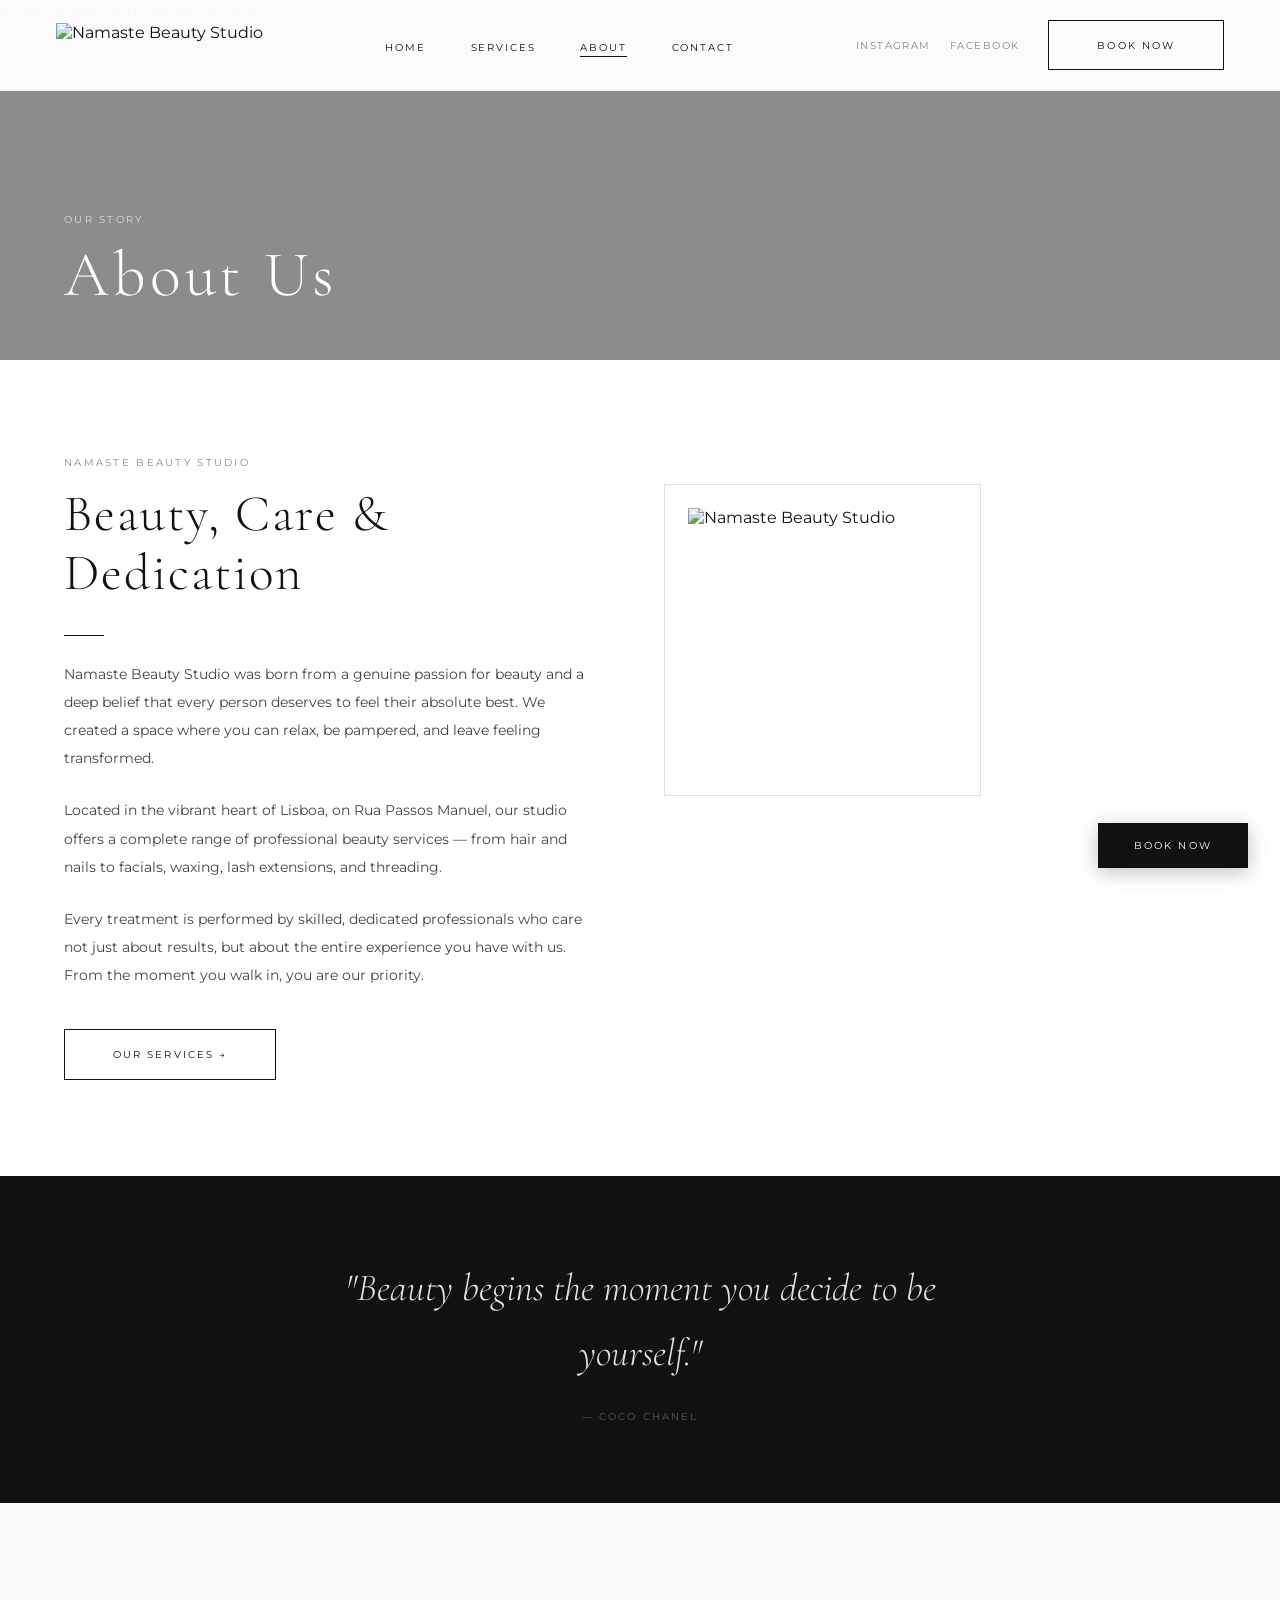
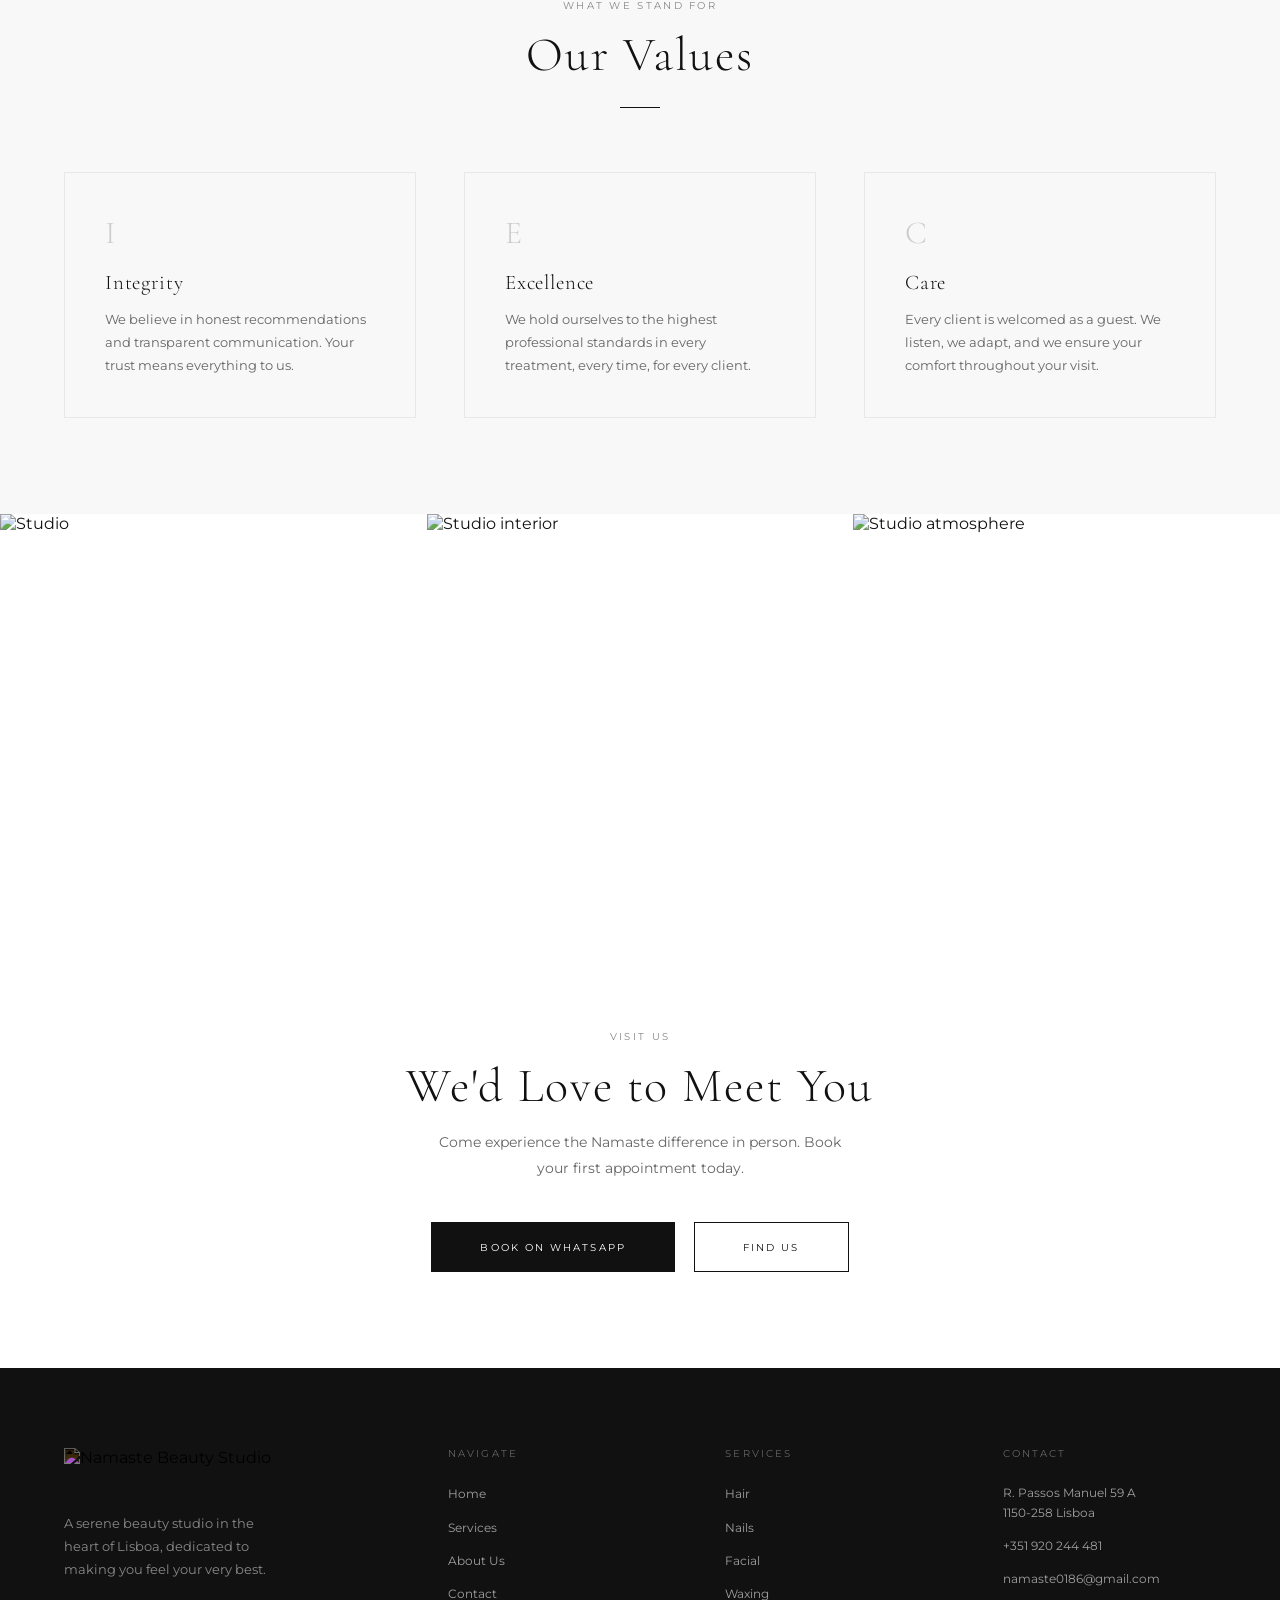
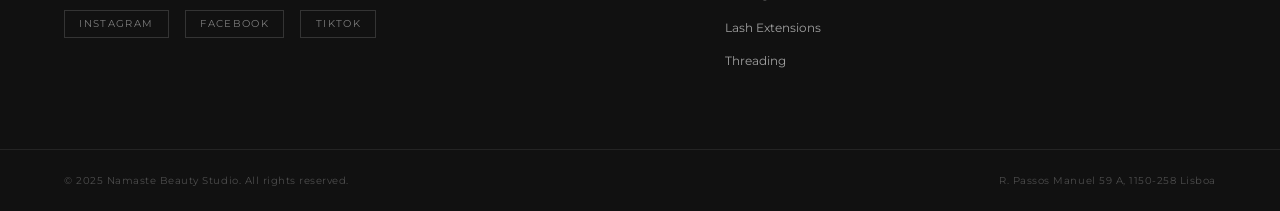
==== about.html @ 069171de "Initial build: Namaste Beauty Studio website 4-page black & white minimal salon website with Home, S" ====
<!DOCTYPE html>
<html lang="en">
<head>
  <meta charset="UTF-8">
  <meta name="viewport" content="width=device-width, initial-scale=1.0">
  <title>About Us — Namaste Beauty Studio</title>
  <meta name="description" content="About Namaste Beauty Studio — a serene beauty studio in the heart of Lisboa.">
  <link rel="preconnect" href="https://fonts.googleapis.com">
  <link rel="preconnect" href="https://fonts.gstatic.com" crossorigin>
  <link href="https://fonts.googleapis.com/css2?family=Cormorant+Garamond:ital,wght@0,300;0,400;0,500;1,300;1,400&family=Montserrat:wght@300;400;500&display=swap" rel="stylesheet">
  <link rel="stylesheet" href="css/style.css">
</head>
<body>

  <!-- ===== NAVIGATION ===== -->
  <nav class="nav" id="nav">
    <div class="nav-inner">
      <a href="index.html" class="nav-logo">
        <img src="assets/logo.png" alt="Namaste Beauty Studio">
      </a>
      <ul class="nav-links">
        <li><a href="index.html">Home</a></li>
        <li><a href="services.html">Services</a></li>
        <li><a href="about.html">About</a></li>
        <li><a href="contact.html">Contact</a></li>
      </ul>
      <div class="nav-right">
        <div class="nav-social">
          <a href="https://www.instagram.com/namaste_beauty_studio/" target="_blank" rel="noopener">Instagram</a>
          <a href="https://www.facebook.com/people/Namaste-Beauty-Studio/100081834237689/" target="_blank" rel="noopener">Facebook</a>
        </div>
        <a href="https://wa.me/351920244481" target="_blank" class="nav-book btn">Book Now</a>
      </div>
      <button class="nav-hamburger" id="hamburger" aria-label="Menu">
        <span></span><span></span><span></span>
      </button>
    </div>
  </nav>

  <!-- Mobile Menu -->
  <div class="nav-mobile" id="mobileMenu">
    <button class="nav-mobile-close" id="mobileClose">&times;</button>
    <a href="index.html">Home</a>
    <a href="services.html">Services</a>
    <a href="about.html">About</a>
    <a href="contact.html">Contact</a>
    <div class="mobile-social">
      <a href="https://www.instagram.com/namaste_beauty_studio/" target="_blank">Instagram</a>
      <a href="https://www.facebook.com/people/Namaste-Beauty-Studio/100081834237689/" target="_blank">Facebook</a>
      <a href="https://www.tiktok.com/@namastebeautystudio" target="_blank">TikTok</a>
    </div>
  </div>

  <!-- ===== PAGE HEADER ===== -->
  <header class="page-header">
    <img
      src="https://images.unsplash.com/photo-1562322140-8baeececf3df?auto=format&fit=crop&w=1920&q=80"
      alt="About Namaste Beauty Studio" class="page-header-img"
    >
    <div class="page-header-overlay"></div>
    <div class="page-header-content">
      <p class="label">Our Story</p>
      <h1>About Us</h1>
    </div>
  </header>

  <!-- ===== INTRO ===== -->
  <section class="section">
    <div class="container">
      <div class="about-intro">
        <div class="about-intro-text fade-up">
          <span class="label" style="color:#888; margin-bottom:1rem; display:block;">Namaste Beauty Studio</span>
          <h2>Beauty, Care &amp;<br>Dedication</h2>
          <div class="divider"></div>
          <p>
            Namaste Beauty Studio was born from a genuine passion for beauty and a deep belief that every person deserves to feel their absolute best. We created a space where you can relax, be pampered, and leave feeling transformed.
          </p>
          <p>
            Located in the vibrant heart of Lisboa, on Rua Passos Manuel, our studio offers a complete range of professional beauty services — from hair and nails to facials, waxing, lash extensions, and threading.
          </p>
          <p>
            Every treatment is performed by skilled, dedicated professionals who care not just about results, but about the entire experience you have with us. From the moment you walk in, you are our priority.
          </p>
          <a href="services.html" class="btn btn-black" style="margin-top:1rem;">Our Services &rarr;</a>
        </div>
        <div class="about-intro-img fade-up delay-1">
          <img
            src="https://images.unsplash.com/photo-1521590832167-7bcbfaa6381f?auto=format&fit=crop&w=900&q=80"
            alt="Namaste Beauty Studio"
          >
        </div>
      </div>
    </div>
  </section>

  <!-- ===== QUOTE BANNER ===== -->
  <section style="background:#111; padding:5rem 2rem; text-align:center;">
    <div class="container fade-up">
      <p style="font-family:'Cormorant Garamond',serif; font-size:clamp(1.5rem,3vw,2.5rem); font-weight:300; font-style:italic; color:rgba(255,255,255,0.88); max-width:700px; margin:0 auto; line-height:1.7;">
        "Beauty begins the moment you decide to be yourself."
      </p>
      <p style="font-size:0.65rem;letter-spacing:0.2em;text-transform:uppercase;color:rgba(255,255,255,0.3);margin-top:1.5rem;">— Coco Chanel</p>
    </div>
  </section>

  <!-- ===== VALUES ===== -->
  <section class="section" style="background:#f8f8f8;">
    <div class="container">
      <div class="section-head center fade-up">
        <span class="label">What We Stand For</span>
        <h2>Our Values</h2>
        <div class="divider center"></div>
      </div>
      <div class="values-grid">
        <div class="value-item fade-up">
          <div class="value-icon">I</div>
          <h3>Integrity</h3>
          <p>We believe in honest recommendations and transparent communication. Your trust means everything to us.</p>
        </div>
        <div class="value-item fade-up delay-1">
          <div class="value-icon">E</div>
          <h3>Excellence</h3>
          <p>We hold ourselves to the highest professional standards in every treatment, every time, for every client.</p>
        </div>
        <div class="value-item fade-up delay-2">
          <div class="value-icon">C</div>
          <h3>Care</h3>
          <p>Every client is welcomed as a guest. We listen, we adapt, and we ensure your comfort throughout your visit.</p>
        </div>
      </div>
    </div>
  </section>

  <!-- ===== STUDIO IMAGES ===== -->
  <section style="padding:0;">
    <div style="display:grid; grid-template-columns:repeat(3,1fr); height:420px;">
      <div style="overflow:hidden;">
        <img
          src="https://images.unsplash.com/photo-1560066984-138dadb4c035?auto=format&fit=crop&w=600&q=80"
          alt="Studio"
          style="width:100%;height:100%;object-fit:cover;filter:grayscale(20%);transition:filter 0.4s;"
          onmouseover="this.style.filter='grayscale(0%)'"
          onmouseout="this.style.filter='grayscale(20%)'"
        >
      </div>
      <div style="overflow:hidden;">
        <img
          src="https://images.unsplash.com/photo-1562322140-8baeececf3df?auto=format&fit=crop&w=600&q=80"
          alt="Studio interior"
          style="width:100%;height:100%;object-fit:cover;filter:grayscale(20%);transition:filter 0.4s;"
          onmouseover="this.style.filter='grayscale(0%)'"
          onmouseout="this.style.filter='grayscale(20%)'"
        >
      </div>
      <div style="overflow:hidden;">
        <img
          src="https://images.unsplash.com/photo-1582562124811-c09040d0a901?auto=format&fit=crop&w=600&q=80"
          alt="Studio atmosphere"
          style="width:100%;height:100%;object-fit:cover;filter:grayscale(20%);transition:filter 0.4s;"
          onmouseover="this.style.filter='grayscale(0%)'"
          onmouseout="this.style.filter='grayscale(20%)'"
        >
      </div>
    </div>
  </section>

  <!-- ===== BOOK CTA ===== -->
  <section style="padding:6rem 2rem; text-align:center;">
    <div class="fade-up">
      <span class="label" style="color:#888; display:block; margin-bottom:1rem;">Visit Us</span>
      <h2 style="font-size:clamp(2rem,4vw,3rem); margin-bottom:1rem;">We'd Love to Meet You</h2>
      <p style="font-size:0.85rem;color:#666;max-width:420px;margin:0 auto 2.5rem;line-height:1.9;">
        Come experience the Namaste difference in person. Book your first appointment today.
      </p>
      <div style="display:flex;gap:1.2rem;justify-content:center;flex-wrap:wrap;">
        <a href="https://wa.me/351920244481" target="_blank" class="btn btn-filled">Book on WhatsApp</a>
        <a href="contact.html" class="btn btn-black">Find Us</a>
      </div>
    </div>
  </section>

  <!-- ===== FOOTER ===== -->
  <footer>
    <div class="footer-main">
      <div>
        <div class="footer-logo">
          <img src="assets/logo.png" alt="Namaste Beauty Studio">
        </div>
        <p class="footer-tagline">A serene beauty studio in the heart of Lisboa, dedicated to making you feel your very best.</p>
        <div class="footer-social" style="margin-top:1.8rem;">
          <a href="https://www.instagram.com/namaste_beauty_studio/" target="_blank">Instagram</a>
          <a href="https://www.facebook.com/people/Namaste-Beauty-Studio/100081834237689/" target="_blank">Facebook</a>
          <a href="https://www.tiktok.com/@namastebeautystudio" target="_blank">TikTok</a>
        </div>
      </div>
      <div>
        <p class="footer-heading">Navigate</p>
        <ul class="footer-links">
          <li><a href="index.html">Home</a></li>
          <li><a href="services.html">Services</a></li>
          <li><a href="about.html">About Us</a></li>
          <li><a href="contact.html">Contact</a></li>
        </ul>
      </div>
      <div>
        <p class="footer-heading">Services</p>
        <ul class="footer-links">
          <li><a href="services.html">Hair</a></li>
          <li><a href="services.html">Nails</a></li>
          <li><a href="services.html">Facial</a></li>
          <li><a href="services.html">Waxing</a></li>
          <li><a href="services.html">Lash Extensions</a></li>
          <li><a href="services.html">Threading</a></li>
        </ul>
      </div>
      <div>
        <p class="footer-heading">Contact</p>
        <p class="footer-contact-item">R. Passos Manuel 59 A<br>1150-258 Lisboa</p>
        <p class="footer-contact-item"><a href="tel:+351920244481">+351 920 244 481</a></p>
        <p class="footer-contact-item"><a href="mailto:namaste0186@gmail.com">namaste0186@gmail.com</a></p>
      </div>
    </div>
    <div class="footer-bottom">
      <p>&copy; 2025 Namaste Beauty Studio. All rights reserved.</p>
      <p>R. Passos Manuel 59 A, 1150-258 Lisboa</p>
    </div>
  </footer>

  <a href="https://wa.me/351920244481" target="_blank" class="float-book">Book Now</a>

  <script src="js/main.js"></script>
</body>
</html>
---- css/style.css ----
/* =============================================
   NAMASTE BEAUTY STUDIO — Main Stylesheet
   Black & White Minimal Aesthetic
   ============================================= */

/* --- Reset & Base --- */
*, *::before, *::after { margin: 0; padding: 0; box-sizing: border-box; }
html { scroll-behavior: smooth; font-size: 16px; }
body {
  font-family: 'Montserrat', sans-serif;
  color: #111;
  background: #fff;
  overflow-x: hidden;
}
img { display: block; max-width: 100%; }
a { text-decoration: none; color: inherit; }
ul { list-style: none; }

/* --- Typography --- */
h1, h2, h3, h4 {
  font-family: 'Cormorant Garamond', serif;
  font-weight: 300;
  letter-spacing: 0.04em;
  line-height: 1.15;
}
.label {
  font-size: 0.65rem;
  letter-spacing: 0.22em;
  text-transform: uppercase;
  font-weight: 400;
}
.serif-italic {
  font-family: 'Cormorant Garamond', serif;
  font-style: italic;
  font-weight: 300;
}

/* --- Navigation --- */
.nav {
  position: fixed;
  top: 0;
  left: 0;
  width: 100%;
  z-index: 1000;
  background: rgba(255,255,255,0.97);
  border-bottom: 1px solid #e8e8e8;
  transition: box-shadow 0.3s;
}
.nav.scrolled { box-shadow: 0 2px 20px rgba(0,0,0,0.07); }
.nav-inner {
  display: flex;
  align-items: center;
  justify-content: space-between;
  padding: 1.25rem 3.5rem;
  max-width: 1440px;
  margin: 0 auto;
}
.nav-logo img {
  height: 44px;
  width: auto;
}
.nav-links {
  display: flex;
  gap: 2.8rem;
  align-items: center;
}
.nav-links a {
  font-size: 0.65rem;
  letter-spacing: 0.18em;
  text-transform: uppercase;
  color: #111;
  transition: opacity 0.25s;
  position: relative;
}
.nav-links a::after {
  content: '';
  position: absolute;
  bottom: -3px;
  left: 0;
  width: 0;
  height: 1px;
  background: #111;
  transition: width 0.3s;
}
.nav-links a:hover::after,
.nav-links a.active::after { width: 100%; }
.nav-links a:hover { opacity: 0.6; }
.nav-right {
  display: flex;
  align-items: center;
  gap: 1.8rem;
}
.nav-social {
  display: flex;
  gap: 1.2rem;
}
.nav-social a {
  font-size: 0.6rem;
  letter-spacing: 0.15em;
  text-transform: uppercase;
  opacity: 0.5;
  transition: opacity 0.25s;
}
.nav-social a:hover { opacity: 1; }
.nav-book {
  font-size: 0.6rem;
  letter-spacing: 0.18em;
  text-transform: uppercase;
  border: 1px solid #111;
  padding: 0.65rem 1.5rem;
  transition: all 0.3s;
}
.nav-book:hover { background: #111; color: #fff; }

/* Hamburger */
.nav-hamburger {
  display: none;
  flex-direction: column;
  gap: 5px;
  cursor: pointer;
  background: none;
  border: none;
  padding: 4px;
}
.nav-hamburger span {
  display: block;
  width: 24px;
  height: 1px;
  background: #111;
  transition: all 0.3s;
}
.nav-hamburger.open span:nth-child(1) { transform: translateY(6px) rotate(45deg); }
.nav-hamburger.open span:nth-child(2) { opacity: 0; }
.nav-hamburger.open span:nth-child(3) { transform: translateY(-6px) rotate(-45deg); }

/* Mobile Menu */
.nav-mobile {
  display: none;
  flex-direction: column;
  position: fixed;
  top: 0;
  left: 0;
  width: 100%;
  height: 100%;
  background: #fff;
  z-index: 999;
  align-items: center;
  justify-content: center;
  gap: 2.5rem;
  opacity: 0;
  pointer-events: none;
  transition: opacity 0.4s;
}
.nav-mobile.open {
  display: flex;
  opacity: 1;
  pointer-events: all;
}
.nav-mobile a {
  font-family: 'Cormorant Garamond', serif;
  font-size: 2.5rem;
  font-weight: 300;
  letter-spacing: 0.06em;
}
.nav-mobile .mobile-social {
  display: flex;
  gap: 2rem;
  margin-top: 1rem;
}
.nav-mobile .mobile-social a {
  font-family: 'Montserrat', sans-serif;
  font-size: 0.65rem;
  letter-spacing: 0.18em;
  text-transform: uppercase;
}
.nav-mobile-close {
  position: absolute;
  top: 1.5rem;
  right: 2rem;
  font-size: 2rem;
  cursor: pointer;
  background: none;
  border: none;
  color: #111;
}

/* --- Buttons --- */
.btn {
  display: inline-block;
  font-size: 0.65rem;
  letter-spacing: 0.2em;
  text-transform: uppercase;
  padding: 1.1rem 3rem;
  border: 1px solid;
  transition: all 0.35s;
  cursor: pointer;
  font-family: 'Montserrat', sans-serif;
  font-weight: 400;
}
.btn-white {
  color: #fff;
  border-color: #fff;
  background: transparent;
}
.btn-white:hover { background: #fff; color: #111; }
.btn-black {
  color: #111;
  border-color: #111;
  background: transparent;
}
.btn-black:hover { background: #111; color: #fff; }
.btn-filled {
  background: #111;
  color: #fff;
  border-color: #111;
}
.btn-filled:hover { background: transparent; color: #111; }

/* --- Floating Book Button --- */
.float-book {
  position: fixed;
  bottom: 2rem;
  right: 2rem;
  z-index: 998;
  background: #111;
  color: #fff;
  padding: 1rem 2.2rem;
  font-size: 0.6rem;
  letter-spacing: 0.22em;
  text-transform: uppercase;
  border: 1px solid #111;
  transition: all 0.3s;
  box-shadow: 0 4px 20px rgba(0,0,0,0.25);
}
.float-book:hover { background: #fff; color: #111; }

/* --- Hero --- */
.hero {
  height: 100vh;
  min-height: 600px;
  position: relative;
  overflow: hidden;
  margin-top: 0;
}
.hero-img {
  width: 100%;
  height: 100%;
  object-fit: cover;
  object-position: center 30%;
}
.hero-overlay {
  position: absolute;
  inset: 0;
  background: rgba(0,0,0,0.38);
  display: flex;
  flex-direction: column;
  align-items: center;
  justify-content: center;
  text-align: center;
  color: #fff;
  padding: 2rem;
}
.hero-eyebrow {
  font-size: 0.65rem;
  letter-spacing: 0.3em;
  text-transform: uppercase;
  margin-bottom: 1.8rem;
  opacity: 0.85;
}
.hero-title {
  font-family: 'Cormorant Garamond', serif;
  font-size: clamp(3rem, 7vw, 6.5rem);
  font-weight: 300;
  letter-spacing: 0.06em;
  line-height: 1.05;
  margin-bottom: 1.5rem;
}
.hero-subtitle {
  font-size: 0.7rem;
  letter-spacing: 0.22em;
  text-transform: uppercase;
  margin-bottom: 3rem;
  opacity: 0.8;
}
.hero-scroll {
  position: absolute;
  bottom: 2.5rem;
  left: 50%;
  transform: translateX(-50%);
  display: flex;
  flex-direction: column;
  align-items: center;
  gap: 0.5rem;
  color: rgba(255,255,255,0.7);
  font-size: 0.6rem;
  letter-spacing: 0.2em;
  text-transform: uppercase;
}
.hero-scroll::after {
  content: '';
  width: 1px;
  height: 40px;
  background: rgba(255,255,255,0.5);
  animation: scrollLine 1.8s ease-in-out infinite;
}
@keyframes scrollLine {
  0% { transform: scaleY(0); transform-origin: top; }
  50% { transform: scaleY(1); transform-origin: top; }
  51% { transform: scaleY(1); transform-origin: bottom; }
  100% { transform: scaleY(0); transform-origin: bottom; }
}

/* --- Page Header (inner pages) --- */
.page-header {
  padding-top: 90px;
  height: 40vh;
  min-height: 300px;
  position: relative;
  overflow: hidden;
  display: flex;
  align-items: flex-end;
}
.page-header-img {
  position: absolute;
  inset: 0;
  width: 100%;
  height: 100%;
  object-fit: cover;
  object-position: center 40%;
}
.page-header-overlay {
  position: absolute;
  inset: 0;
  background: rgba(0,0,0,0.45);
}
.page-header-content {
  position: relative;
  z-index: 1;
  color: #fff;
  padding: 3rem 4rem;
}
.page-header-content .label { opacity: 0.7; margin-bottom: 0.8rem; }
.page-header-content h1 {
  font-size: clamp(2.5rem, 5vw, 4.5rem);
  letter-spacing: 0.06em;
}

/* --- Sections --- */
.section { padding: 6rem 4rem; }
.section-sm { padding: 4rem 4rem; }
.section-lg { padding: 8rem 4rem; }
.container { max-width: 1280px; margin: 0 auto; }
.section-head { margin-bottom: 4rem; }
.section-head.center { text-align: center; }
.section-head .label { color: #888; margin-bottom: 1rem; display: block; }
.section-head h2 { font-size: clamp(2rem, 4vw, 3rem); }
.divider {
  width: 40px;
  height: 1px;
  background: #111;
  margin: 1.5rem 0;
}
.divider.center { margin: 1.5rem auto; }
.section-head p {
  font-size: 0.85rem;
  line-height: 1.9;
  color: #555;
  max-width: 560px;
  margin-top: 1rem;
}
.section-head.center p { margin: 1rem auto 0; }

/* --- Services Strip (Home) --- */
.services-strip {
  display: grid;
  grid-template-columns: repeat(4, 1fr);
}
.strip-item {
  position: relative;
  overflow: hidden;
  aspect-ratio: 3/4;
  cursor: pointer;
}
.strip-item img {
  width: 100%;
  height: 100%;
  object-fit: cover;
  transition: transform 0.7s ease;
  filter: grayscale(20%);
}
.strip-item:hover img {
  transform: scale(1.06);
  filter: grayscale(0%);
}
.strip-item-overlay {
  position: absolute;
  inset: 0;
  background: linear-gradient(to top, rgba(0,0,0,0.65) 0%, rgba(0,0,0,0.1) 50%, transparent 100%);
  display: flex;
  align-items: flex-end;
  justify-content: center;
  padding-bottom: 2.5rem;
  transition: background 0.4s;
}
.strip-item:hover .strip-item-overlay {
  background: linear-gradient(to top, rgba(0,0,0,0.75) 0%, rgba(0,0,0,0.2) 60%, transparent 100%);
}
.strip-item-label {
  color: #fff;
  font-size: 0.7rem;
  letter-spacing: 0.25em;
  text-transform: uppercase;
  text-align: center;
}

/* CTA Section */
.cta-section {
  text-align: center;
  padding: 4rem 2rem;
  border-top: 1px solid #e8e8e8;
  border-bottom: 1px solid #e8e8e8;
}
.cta-section .label { color: #888; margin-bottom: 0.5rem; }

/* --- About Teaser --- */
.about-teaser {
  display: grid;
  grid-template-columns: 1fr 1fr;
  min-height: 600px;
}
.about-teaser-img {
  position: relative;
  overflow: hidden;
}
.about-teaser-img img {
  width: 100%;
  height: 100%;
  object-fit: cover;
  filter: grayscale(15%);
  transition: filter 0.5s;
}
.about-teaser-img:hover img { filter: grayscale(0%); }
.about-teaser-content {
  display: flex;
  flex-direction: column;
  justify-content: center;
  padding: 5rem;
  background: #f8f8f8;
}
.about-teaser-content h2 {
  font-size: clamp(1.8rem, 3vw, 2.8rem);
  margin-bottom: 1.5rem;
}
.about-teaser-content p {
  font-size: 0.85rem;
  line-height: 2;
  color: #555;
  margin-bottom: 2.5rem;
}
.about-teaser-stats {
  display: flex;
  gap: 3rem;
  margin-bottom: 2.5rem;
}
.stat-item .stat-num {
  font-family: 'Cormorant Garamond', serif;
  font-size: 2.5rem;
  font-weight: 300;
  line-height: 1;
}
.stat-item .stat-label {
  font-size: 0.6rem;
  letter-spacing: 0.18em;
  text-transform: uppercase;
  color: #888;
  margin-top: 0.3rem;
}

/* --- Testimonials --- */
.testimonials-section { background: #111; color: #fff; }
.testimonials-section .section-head .label { color: rgba(255,255,255,0.4); }
.testimonials-section .section-head h2 { color: #fff; }
.testimonials-section .divider { background: rgba(255,255,255,0.3); }
.testimonial-slider { position: relative; overflow: hidden; }
.testimonial-track {
  display: flex;
  transition: transform 0.6s cubic-bezier(0.4, 0, 0.2, 1);
}
.testimonial-slide {
  min-width: 100%;
  text-align: center;
  padding: 0 3rem;
}
.testimonial-quote {
  font-family: 'Cormorant Garamond', serif;
  font-size: clamp(1.2rem, 2.5vw, 1.7rem);
  font-style: italic;
  font-weight: 300;
  line-height: 1.8;
  color: rgba(255,255,255,0.9);
  max-width: 820px;
  margin: 0 auto 2.5rem;
}
.testimonial-author {
  font-size: 0.65rem;
  letter-spacing: 0.22em;
  text-transform: uppercase;
  color: rgba(255,255,255,0.45);
}
.testimonial-controls {
  display: flex;
  align-items: center;
  justify-content: center;
  gap: 2rem;
  margin-top: 3rem;
}
.testimonial-btn {
  background: none;
  border: 1px solid rgba(255,255,255,0.25);
  color: #fff;
  width: 44px;
  height: 44px;
  cursor: pointer;
  display: flex;
  align-items: center;
  justify-content: center;
  font-size: 1.1rem;
  transition: all 0.3s;
}
.testimonial-btn:hover { border-color: #fff; background: rgba(255,255,255,0.1); }
.testimonial-dots {
  display: flex;
  gap: 0.5rem;
}
.dot {
  width: 6px;
  height: 6px;
  border-radius: 50%;
  background: rgba(255,255,255,0.25);
  cursor: pointer;
  transition: background 0.3s;
}
.dot.active { background: #fff; }

/* --- Services Grid (services page) --- */
.services-grid {
  display: grid;
  grid-template-columns: repeat(2, 1fr);
  gap: 0;
}
.service-card {
  display: grid;
  grid-template-columns: 1fr 1fr;
  min-height: 420px;
  border-bottom: 1px solid #e8e8e8;
}
.service-card:nth-child(odd) .service-card-img { order: 1; }
.service-card:nth-child(odd) .service-card-content { order: 2; }
.service-card:nth-child(even) .service-card-img { order: 2; }
.service-card:nth-child(even) .service-card-content { order: 1; }
.service-card-img {
  overflow: hidden;
  position: relative;
}
.service-card-img img {
  width: 100%;
  height: 100%;
  object-fit: cover;
  filter: grayscale(20%);
  transition: transform 0.6s ease, filter 0.5s;
}
.service-card:hover .service-card-img img {
  transform: scale(1.04);
  filter: grayscale(0%);
}
.service-card-content {
  display: flex;
  flex-direction: column;
  justify-content: center;
  padding: 3.5rem;
  background: #fff;
}
.service-card-content:nth-child(even) { background: #f8f8f8; }
.service-card:nth-child(even) .service-card-content { background: #f8f8f8; }
.service-number {
  font-family: 'Cormorant Garamond', serif;
  font-size: 3.5rem;
  font-weight: 300;
  color: #e0e0e0;
  line-height: 1;
  margin-bottom: 0.5rem;
}
.service-card-content h3 {
  font-size: 1.8rem;
  margin-bottom: 0.5rem;
  letter-spacing: 0.04em;
}
.service-divider {
  width: 30px;
  height: 1px;
  background: #ccc;
  margin: 1.2rem 0;
}
.service-list {
  display: flex;
  flex-direction: column;
  gap: 0.55rem;
}
.service-list li {
  font-size: 0.8rem;
  color: #555;
  letter-spacing: 0.05em;
  padding-left: 1rem;
  position: relative;
}
.service-list li::before {
  content: '—';
  position: absolute;
  left: 0;
  color: #bbb;
  font-size: 0.7rem;
}

/* Full-width service block (for odd total) */
.services-full-row {
  display: grid;
  grid-template-columns: 1fr 2fr;
  min-height: 320px;
  border-bottom: 1px solid #e8e8e8;
}
.services-full-row .service-card-img { order: 1; }
.services-full-row .service-card-content { order: 2; background: #f8f8f8; }

/* --- About Page --- */
.about-intro {
  display: grid;
  grid-template-columns: 1fr 1fr;
  gap: 6rem;
  align-items: center;
}
.about-intro-text h2 {
  font-size: clamp(2rem, 4vw, 3.2rem);
  margin-bottom: 2rem;
}
.about-intro-text p {
  font-size: 0.88rem;
  line-height: 2;
  color: #444;
  margin-bottom: 1.5rem;
}
.about-intro-img {
  position: relative;
}
.about-intro-img img {
  width: 100%;
  height: 520px;
  object-fit: cover;
  filter: grayscale(15%);
}
.about-intro-img::before {
  content: '';
  position: absolute;
  top: -1.5rem;
  left: -1.5rem;
  width: 60%;
  height: 60%;
  border: 1px solid #e0e0e0;
  z-index: -1;
}

.values-grid {
  display: grid;
  grid-template-columns: repeat(3, 1fr);
  gap: 3rem;
}
.value-item {
  padding: 2.5rem;
  border: 1px solid #e8e8e8;
  transition: border-color 0.3s, box-shadow 0.3s;
}
.value-item:hover {
  border-color: #111;
  box-shadow: 0 4px 20px rgba(0,0,0,0.07);
}
.value-icon {
  font-family: 'Cormorant Garamond', serif;
  font-size: 2rem;
  font-weight: 300;
  color: #ccc;
  margin-bottom: 1.2rem;
}
.value-item h3 {
  font-size: 1.3rem;
  margin-bottom: 0.8rem;
}
.value-item p {
  font-size: 0.8rem;
  line-height: 1.8;
  color: #666;
}

.team-grid {
  display: grid;
  grid-template-columns: repeat(3, 1fr);
  gap: 2rem;
}
.team-card { text-align: center; }
.team-card-img {
  width: 100%;
  aspect-ratio: 3/4;
  object-fit: cover;
  filter: grayscale(20%);
  transition: filter 0.4s;
  margin-bottom: 1.5rem;
}
.team-card:hover .team-card-img { filter: grayscale(0%); }
.team-card h3 { font-size: 1.2rem; margin-bottom: 0.4rem; }
.team-card .role {
  font-size: 0.65rem;
  letter-spacing: 0.18em;
  text-transform: uppercase;
  color: #888;
}

/* --- Contact Page --- */
.contact-grid {
  display: grid;
  grid-template-columns: 1fr 1.3fr;
  gap: 5rem;
  align-items: start;
}
.contact-info h2 {
  font-size: clamp(1.8rem, 3vw, 2.8rem);
  margin-bottom: 2.5rem;
}
.contact-item {
  margin-bottom: 2rem;
  padding-bottom: 2rem;
  border-bottom: 1px solid #e8e8e8;
}
.contact-item:last-of-type { border-bottom: none; }
.contact-item .label { color: #888; margin-bottom: 0.6rem; display: block; }
.contact-item p, .contact-item a {
  font-size: 0.9rem;
  line-height: 1.7;
  color: #333;
}
.contact-item a:hover { text-decoration: underline; }
.contact-social { display: flex; gap: 1.5rem; flex-wrap: wrap; margin-top: 0.5rem; }
.contact-social a {
  font-size: 0.65rem;
  letter-spacing: 0.15em;
  text-transform: uppercase;
  border: 1px solid #ddd;
  padding: 0.5rem 1rem;
  transition: all 0.3s;
}
.contact-social a:hover { background: #111; color: #fff; border-color: #111; }

.contact-form { }
.form-group { margin-bottom: 1.8rem; }
.form-group label {
  display: block;
  font-size: 0.65rem;
  letter-spacing: 0.18em;
  text-transform: uppercase;
  color: #888;
  margin-bottom: 0.6rem;
}
.form-group input,
.form-group select,
.form-group textarea {
  width: 100%;
  border: none;
  border-bottom: 1px solid #ddd;
  padding: 0.75rem 0;
  font-family: 'Montserrat', sans-serif;
  font-size: 0.85rem;
  color: #111;
  background: transparent;
  transition: border-color 0.3s;
  outline: none;
  appearance: none;
}
.form-group input:focus,
.form-group select:focus,
.form-group textarea:focus { border-color: #111; }
.form-group textarea { resize: vertical; min-height: 120px; }
.form-row { display: grid; grid-template-columns: 1fr 1fr; gap: 1.5rem; }

.map-section { padding: 0; }
.map-section iframe {
  width: 100%;
  height: 400px;
  border: none;
  filter: grayscale(80%) contrast(1.1);
  transition: filter 0.4s;
}
.map-section iframe:hover { filter: grayscale(0%); }

/* --- Footer --- */
footer {
  background: #111;
  color: #fff;
}
.footer-main {
  padding: 5rem 4rem;
  max-width: 1440px;
  margin: 0 auto;
  display: grid;
  grid-template-columns: 1.5fr 1fr 1fr 1fr;
  gap: 4rem;
}
.footer-logo img {
  height: 40px;
  filter: invert(1);
  margin-bottom: 1.5rem;
}
.footer-tagline {
  font-size: 0.8rem;
  line-height: 1.8;
  color: rgba(255,255,255,0.5);
  max-width: 220px;
}
.footer-heading {
  font-size: 0.6rem;
  letter-spacing: 0.22em;
  text-transform: uppercase;
  color: rgba(255,255,255,0.35);
  margin-bottom: 1.5rem;
}
.footer-links { display: flex; flex-direction: column; gap: 0.9rem; }
.footer-links a {
  font-size: 0.78rem;
  color: rgba(255,255,255,0.6);
  transition: color 0.25s;
}
.footer-links a:hover { color: #fff; }
.footer-contact-item {
  font-size: 0.78rem;
  color: rgba(255,255,255,0.6);
  margin-bottom: 0.8rem;
  line-height: 1.6;
}
.footer-contact-item a { color: rgba(255,255,255,0.6); transition: color 0.25s; }
.footer-contact-item a:hover { color: #fff; }
.footer-social { display: flex; gap: 1rem; flex-wrap: wrap; margin-top: 0.5rem; }
.footer-social a {
  font-size: 0.6rem;
  letter-spacing: 0.14em;
  text-transform: uppercase;
  color: rgba(255,255,255,0.45);
  border: 1px solid rgba(255,255,255,0.15);
  padding: 0.45rem 0.9rem;
  transition: all 0.3s;
}
.footer-social a:hover {
  color: #fff;
  border-color: rgba(255,255,255,0.5);
}
.footer-bottom {
  border-top: 1px solid rgba(255,255,255,0.08);
  padding: 1.5rem 4rem;
  max-width: 1440px;
  margin: 0 auto;
  display: flex;
  justify-content: space-between;
  align-items: center;
}
.footer-bottom p {
  font-size: 0.65rem;
  color: rgba(255,255,255,0.25);
  letter-spacing: 0.05em;
}

/* --- Fade-in animations --- */
.fade-up {
  opacity: 0;
  transform: translateY(30px);
  transition: opacity 0.8s ease, transform 0.8s ease;
}
.fade-up.visible {
  opacity: 1;
  transform: translateY(0);
}
.fade-up.delay-1 { transition-delay: 0.15s; }
.fade-up.delay-2 { transition-delay: 0.3s; }
.fade-up.delay-3 { transition-delay: 0.45s; }

/* --- Responsive --- */
@media (max-width: 1024px) {
  .nav-inner { padding: 1.2rem 2rem; }
  .nav-links { gap: 2rem; }
  .about-teaser { grid-template-columns: 1fr; }
  .about-teaser-img { height: 400px; }
  .about-teaser-img img { height: 100%; }
  .footer-main { grid-template-columns: 1fr 1fr; gap: 3rem; }
  .service-card { grid-template-columns: 1fr 1fr; }
  .services-grid { grid-template-columns: 1fr; }
  .about-intro { grid-template-columns: 1fr; gap: 3rem; }
  .values-grid { grid-template-columns: 1fr 1fr; }
  .contact-grid { grid-template-columns: 1fr; gap: 3rem; }
}
@media (max-width: 768px) {
  .nav-links, .nav-right { display: none; }
  .nav-hamburger { display: flex; }
  .section { padding: 4rem 1.5rem; }
  .section-lg { padding: 5rem 1.5rem; }
  .hero-title { font-size: 3rem; }
  .services-strip { grid-template-columns: repeat(2, 1fr); }
  .about-teaser-content { padding: 3rem 1.5rem; }
  .about-teaser-stats { gap: 2rem; }
  .footer-main { grid-template-columns: 1fr; padding: 3rem 1.5rem; gap: 2.5rem; }
  .footer-bottom { flex-direction: column; gap: 0.5rem; padding: 1.5rem; }
  .service-card { grid-template-columns: 1fr; min-height: auto; }
  .service-card-img { height: 280px; }
  .service-card:nth-child(odd) .service-card-img,
  .service-card:nth-child(even) .service-card-img { order: 1; }
  .service-card:nth-child(odd) .service-card-content,
  .service-card:nth-child(even) .service-card-content { order: 2; }
  .service-card-content { padding: 2rem 1.5rem; }
  .team-grid { grid-template-columns: 1fr; }
  .values-grid { grid-template-columns: 1fr; }
  .form-row { grid-template-columns: 1fr; }
  .page-header-content { padding: 2rem 1.5rem; }
  .about-intro-img img { height: 320px; }
  .about-intro-img::before { display: none; }
  .float-book { bottom: 1.5rem; right: 1rem; padding: 0.85rem 1.5rem; }
}
@media (max-width: 480px) {
  .hero-title { font-size: 2.3rem; }
  .services-strip { grid-template-columns: repeat(2, 1fr); }
  .nav-inner { padding: 1rem 1.2rem; }
  .nav-logo img { height: 36px; }
}
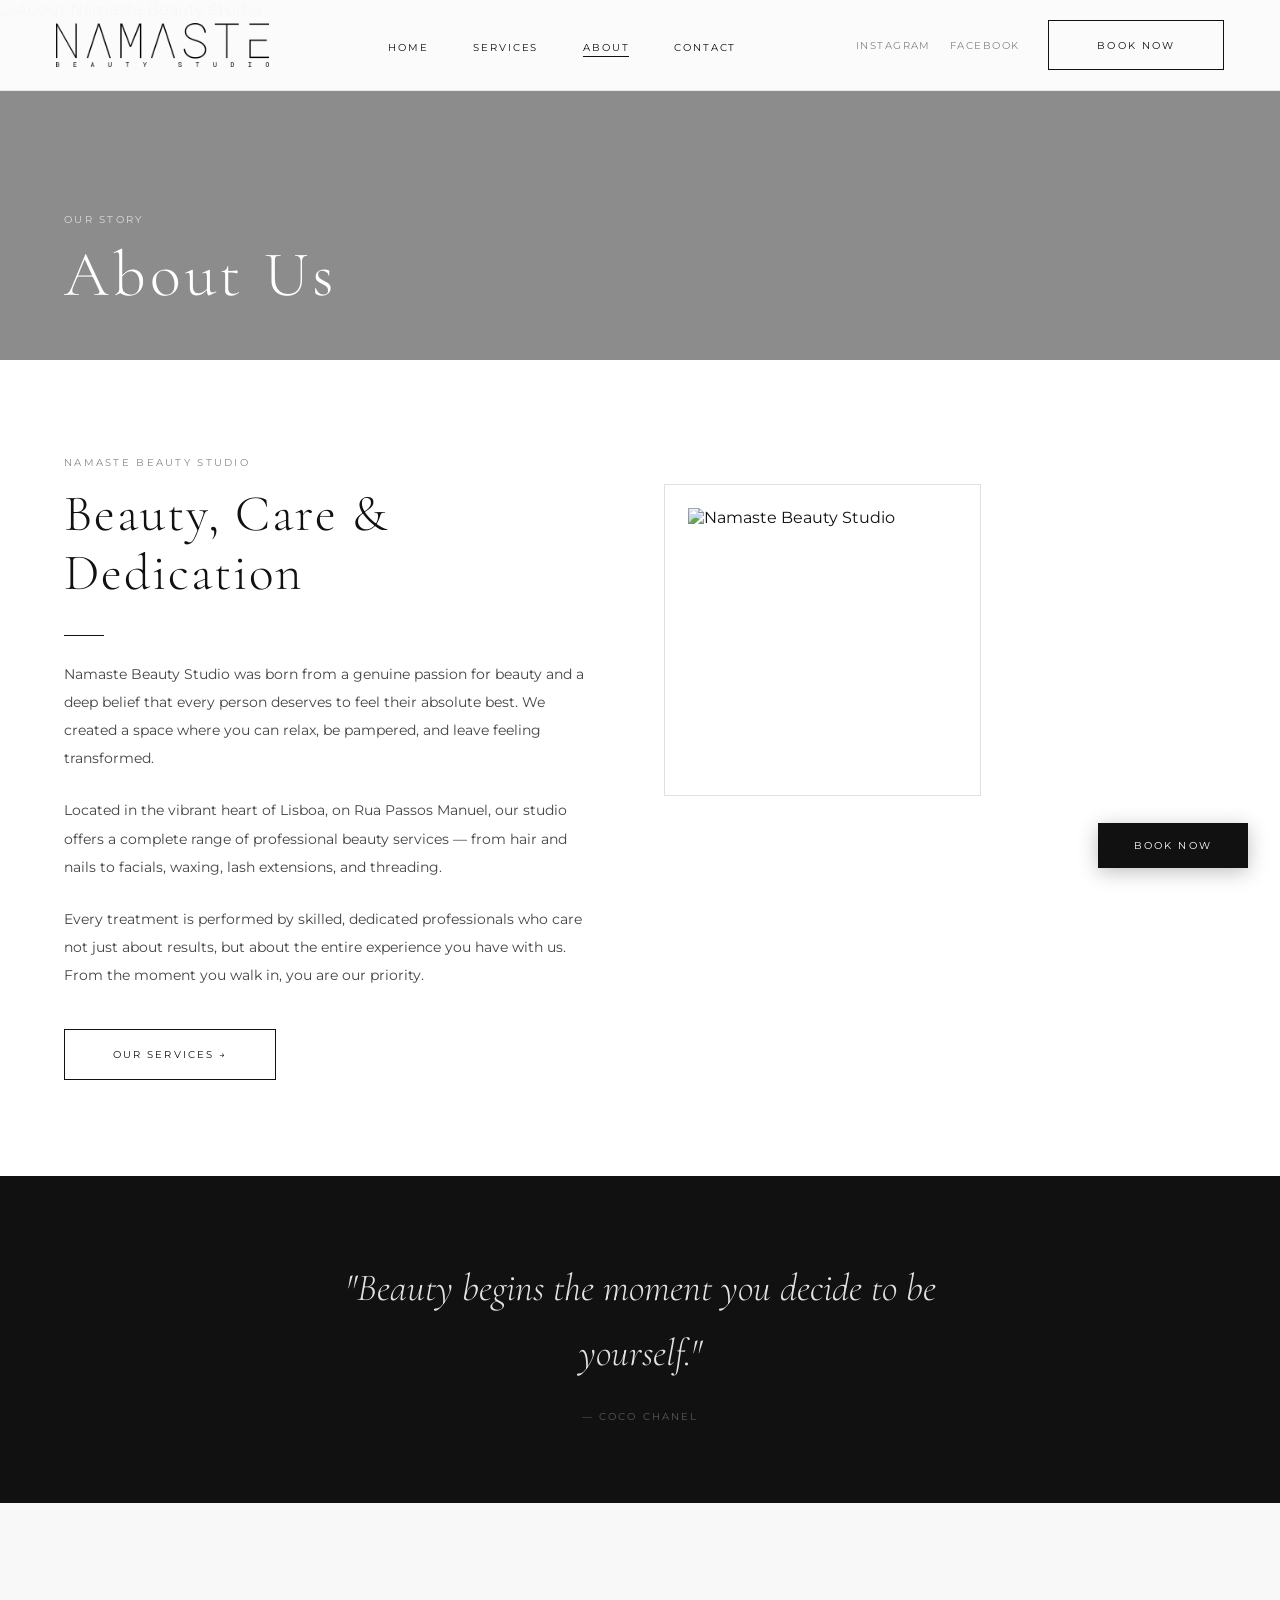
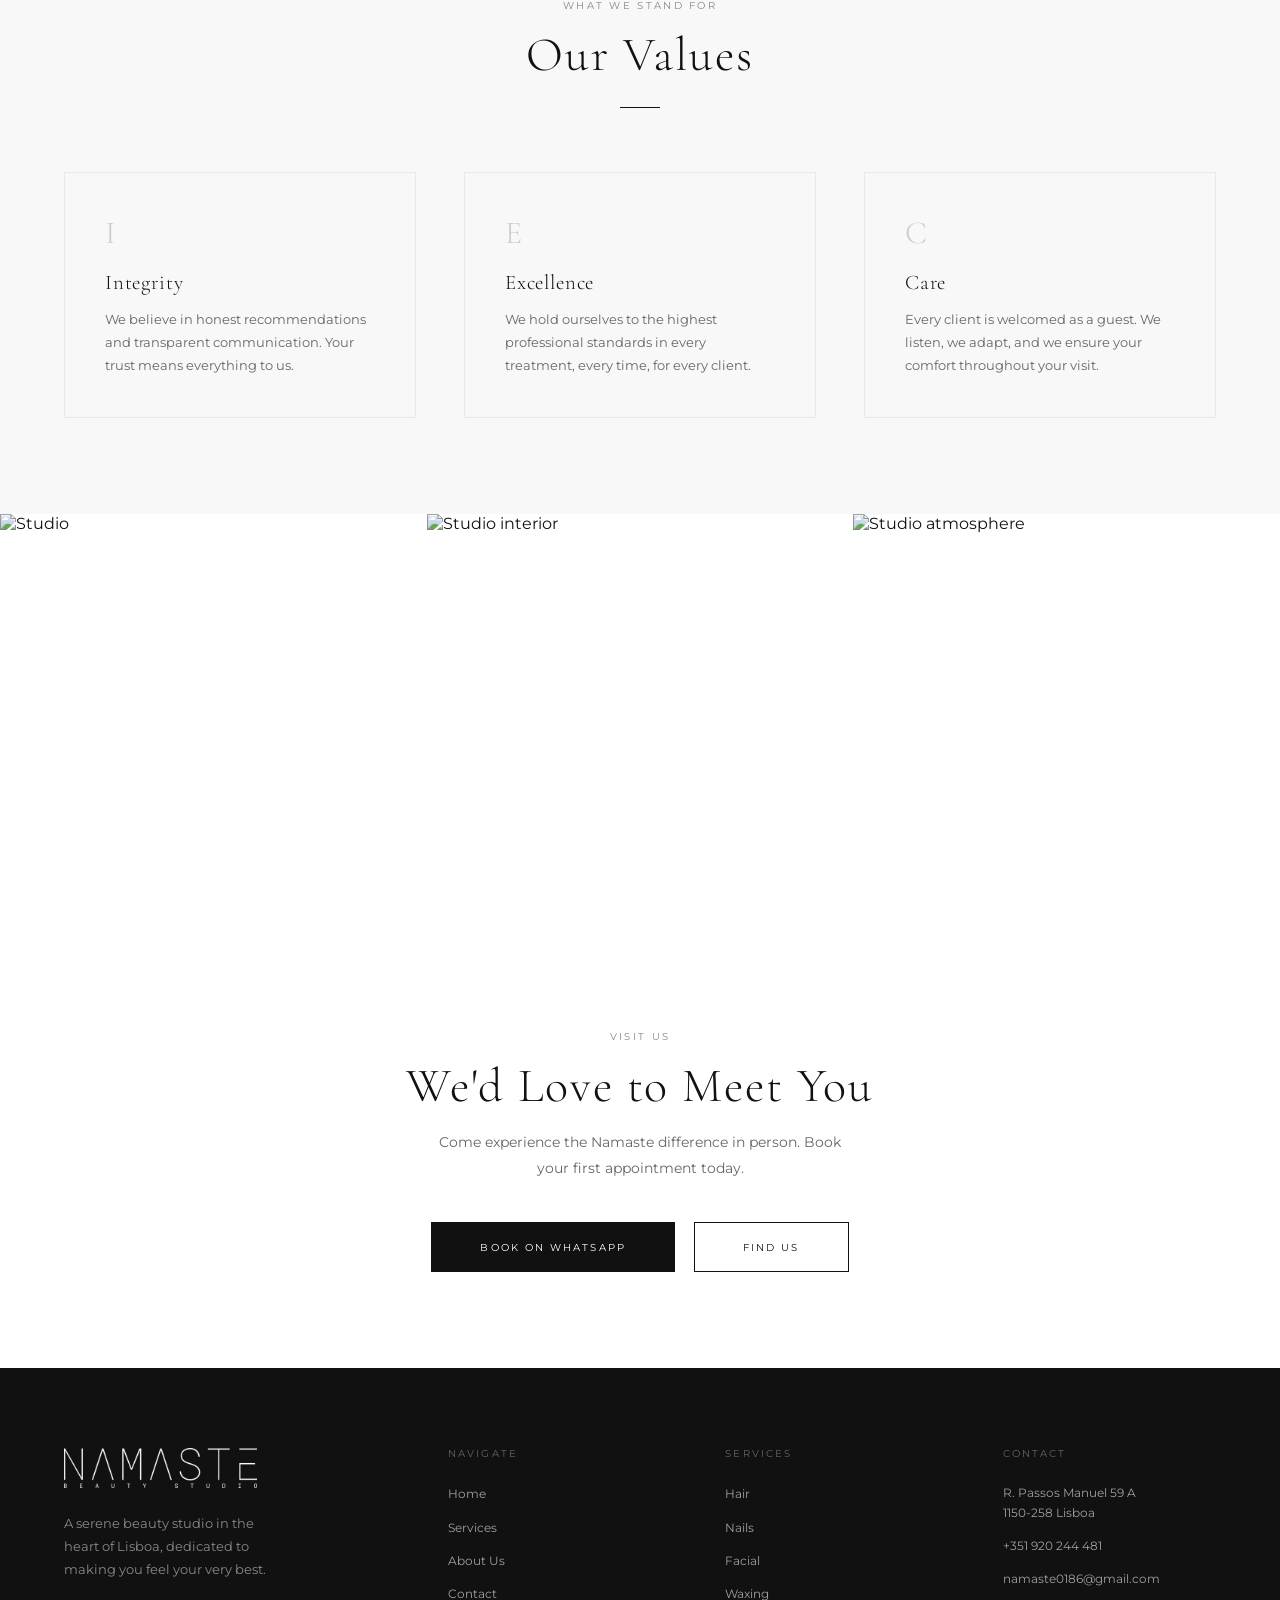
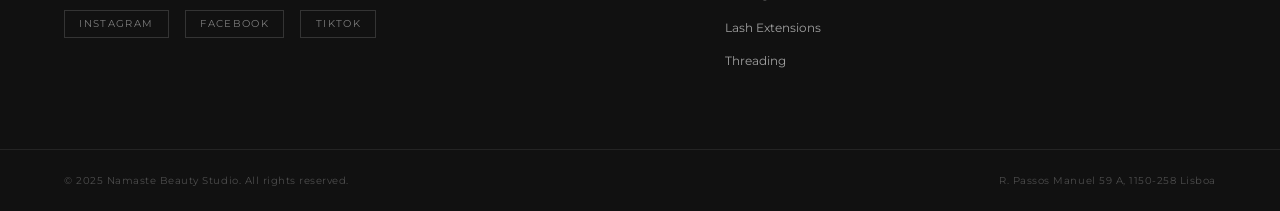
==== commit e267f1e3: "Add favicon using logo Co-Authored-By: Claude Sonnet 4.6 <noreply@anthropic.com>" ====
--- a/about.html
+++ b/about.html
@@ -8,6 +8,8 @@
   <link rel="preconnect" href="https://fonts.googleapis.com">
   <link rel="preconnect" href="https://fonts.gstatic.com" crossorigin>
   <link href="https://fonts.googleapis.com/css2?family=Cormorant+Garamond:ital,wght@0,300;0,400;0,500;1,300;1,400&family=Montserrat:wght@300;400;500&display=swap" rel="stylesheet">
+  <link rel="icon" type="image/png" href="assets/logo.png">
+  <link rel="apple-touch-icon" href="assets/logo.png">
   <link rel="stylesheet" href="css/style.css">
 </head>
 <body>
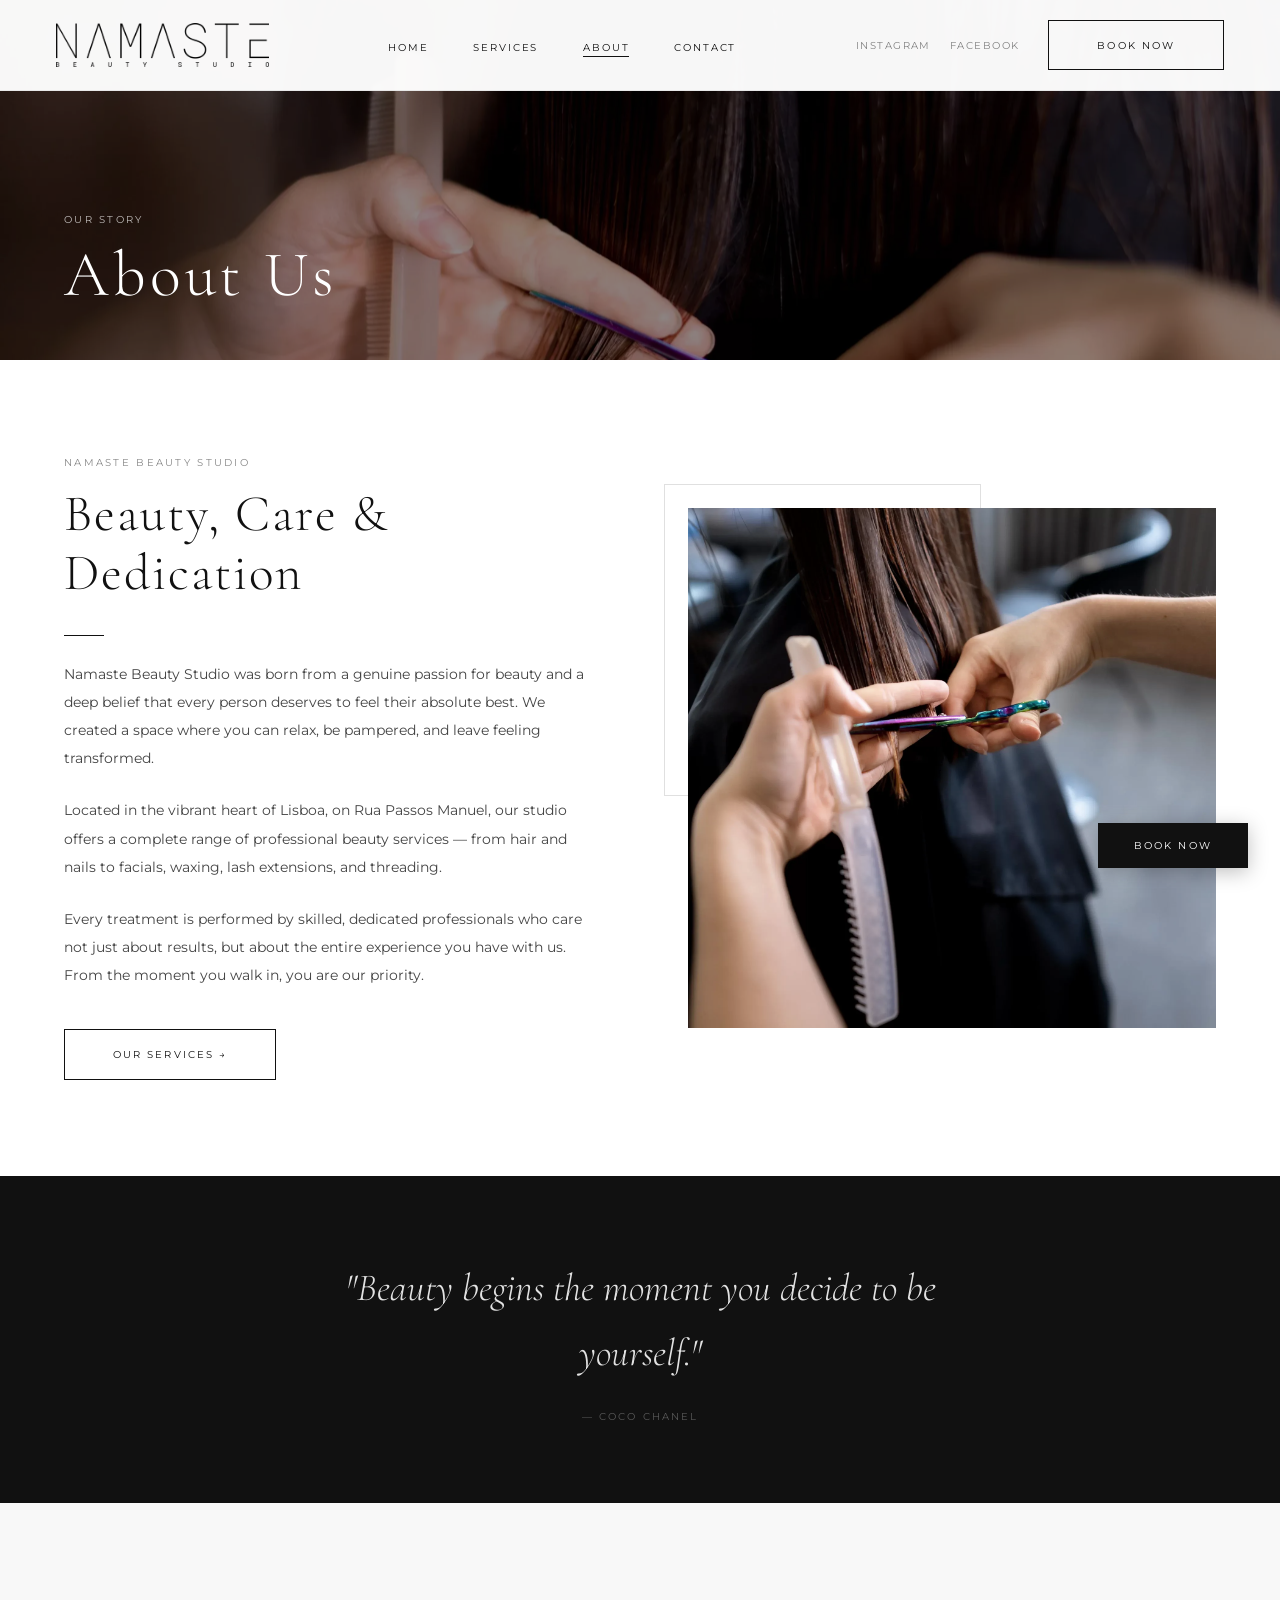
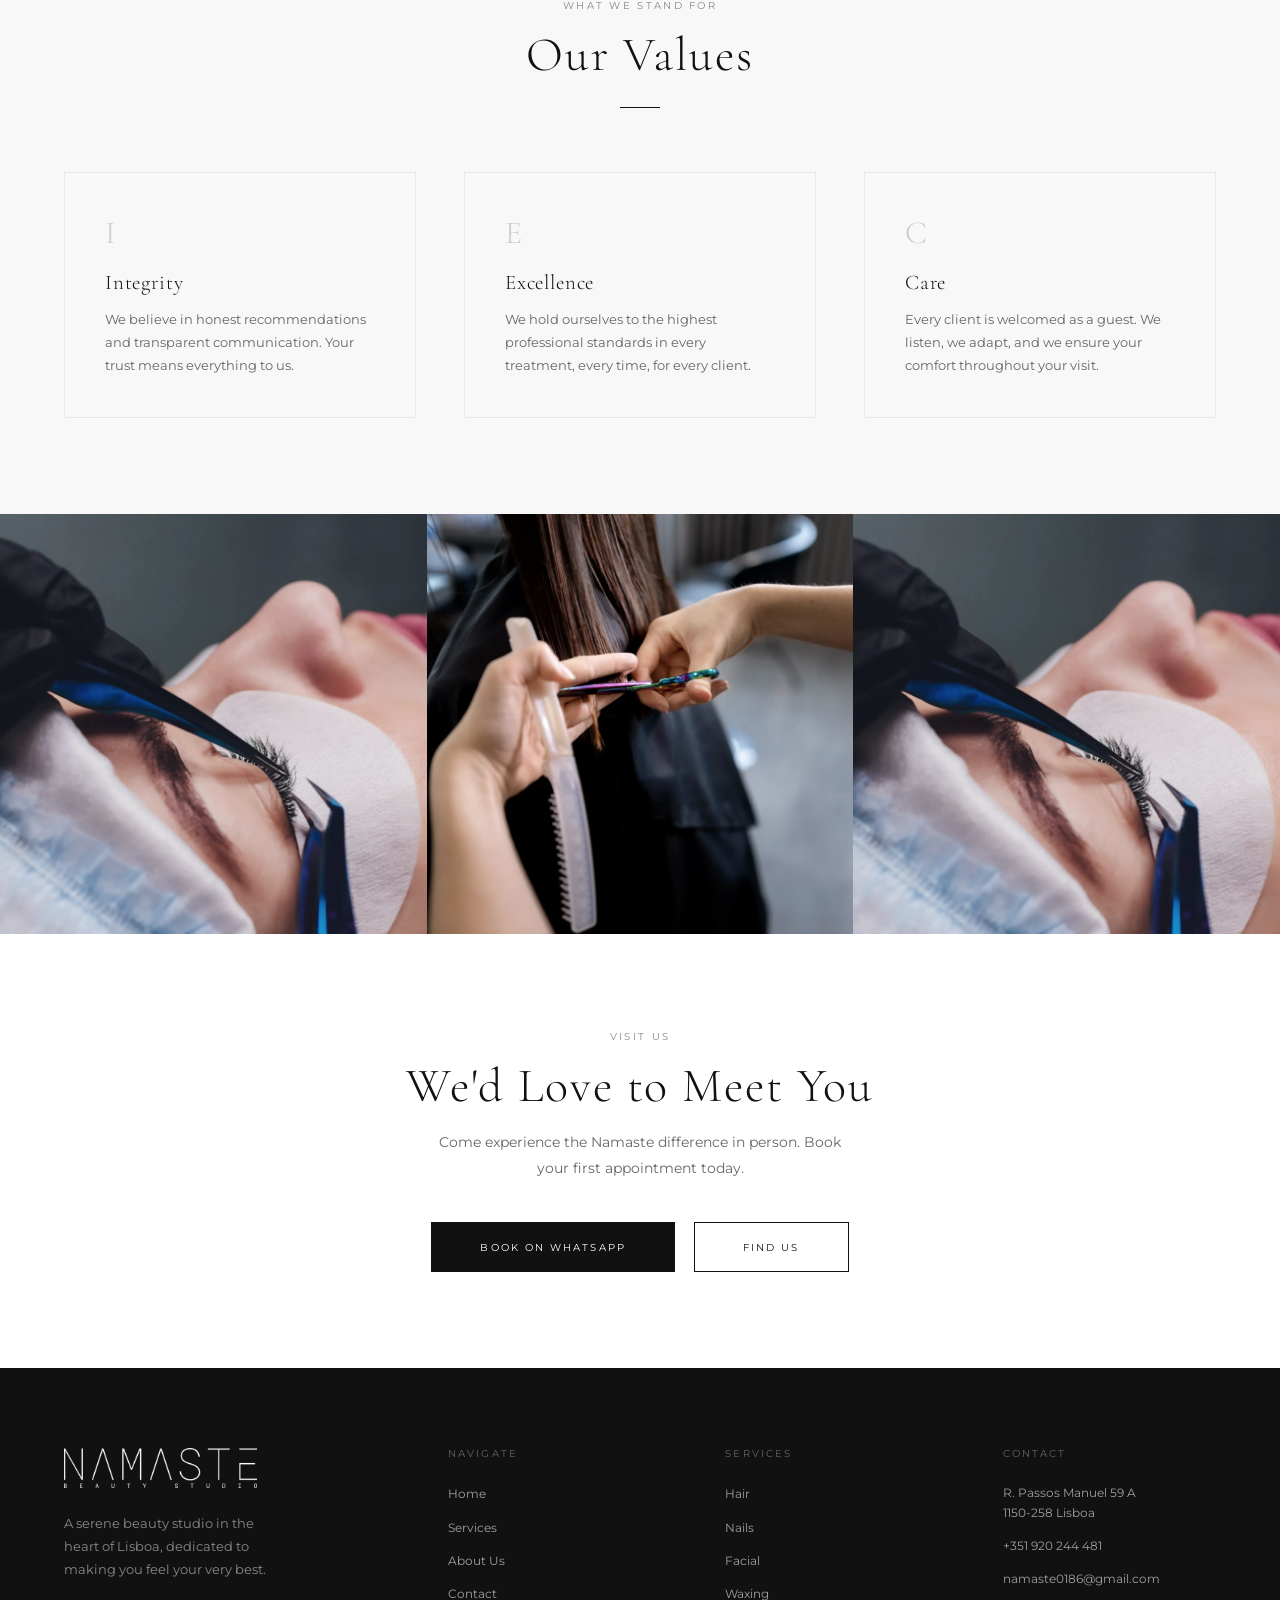
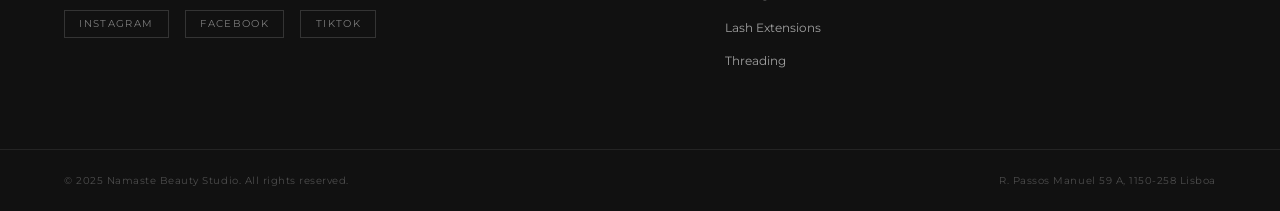
==== commit 624cab08: "Replace placeholder images with real salon photos Co-Authored-By: Claude Sonnet 4.6 <noreply@anthrop" ====
--- a/about.html
+++ b/about.html
@@ -56,7 +56,7 @@
   <!-- ===== PAGE HEADER ===== -->
   <header class="page-header">
     <img
-      src="https://images.unsplash.com/photo-1562322140-8baeececf3df?auto=format&fit=crop&w=1920&q=80"
+      src="assets/cover%202.webp"
       alt="About Namaste Beauty Studio" class="page-header-img"
     >
     <div class="page-header-overlay"></div>
@@ -87,7 +87,7 @@
         </div>
         <div class="about-intro-img fade-up delay-1">
           <img
-            src="https://images.unsplash.com/photo-1521590832167-7bcbfaa6381f?auto=format&fit=crop&w=900&q=80"
+            src="assets/cover%203.webp"
             alt="Namaste Beauty Studio"
           >
         </div>
@@ -138,7 +138,7 @@
     <div style="display:grid; grid-template-columns:repeat(3,1fr); height:420px;">
       <div style="overflow:hidden;">
         <img
-          src="https://images.unsplash.com/photo-1560066984-138dadb4c035?auto=format&fit=crop&w=600&q=80"
+          src="assets/cover%201.webp"
           alt="Studio"
           style="width:100%;height:100%;object-fit:cover;filter:grayscale(20%);transition:filter 0.4s;"
           onmouseover="this.style.filter='grayscale(0%)'"
@@ -147,7 +147,7 @@
       </div>
       <div style="overflow:hidden;">
         <img
-          src="https://images.unsplash.com/photo-1562322140-8baeececf3df?auto=format&fit=crop&w=600&q=80"
+          src="assets/hair%20front%20page.webp"
           alt="Studio interior"
           style="width:100%;height:100%;object-fit:cover;filter:grayscale(20%);transition:filter 0.4s;"
           onmouseover="this.style.filter='grayscale(0%)'"
@@ -156,7 +156,7 @@
       </div>
       <div style="overflow:hidden;">
         <img
-          src="https://images.unsplash.com/photo-1582562124811-c09040d0a901?auto=format&fit=crop&w=600&q=80"
+          src="assets/lash%20front%20page.webp"
           alt="Studio atmosphere"
           style="width:100%;height:100%;object-fit:cover;filter:grayscale(20%);transition:filter 0.4s;"
           onmouseover="this.style.filter='grayscale(0%)'"
